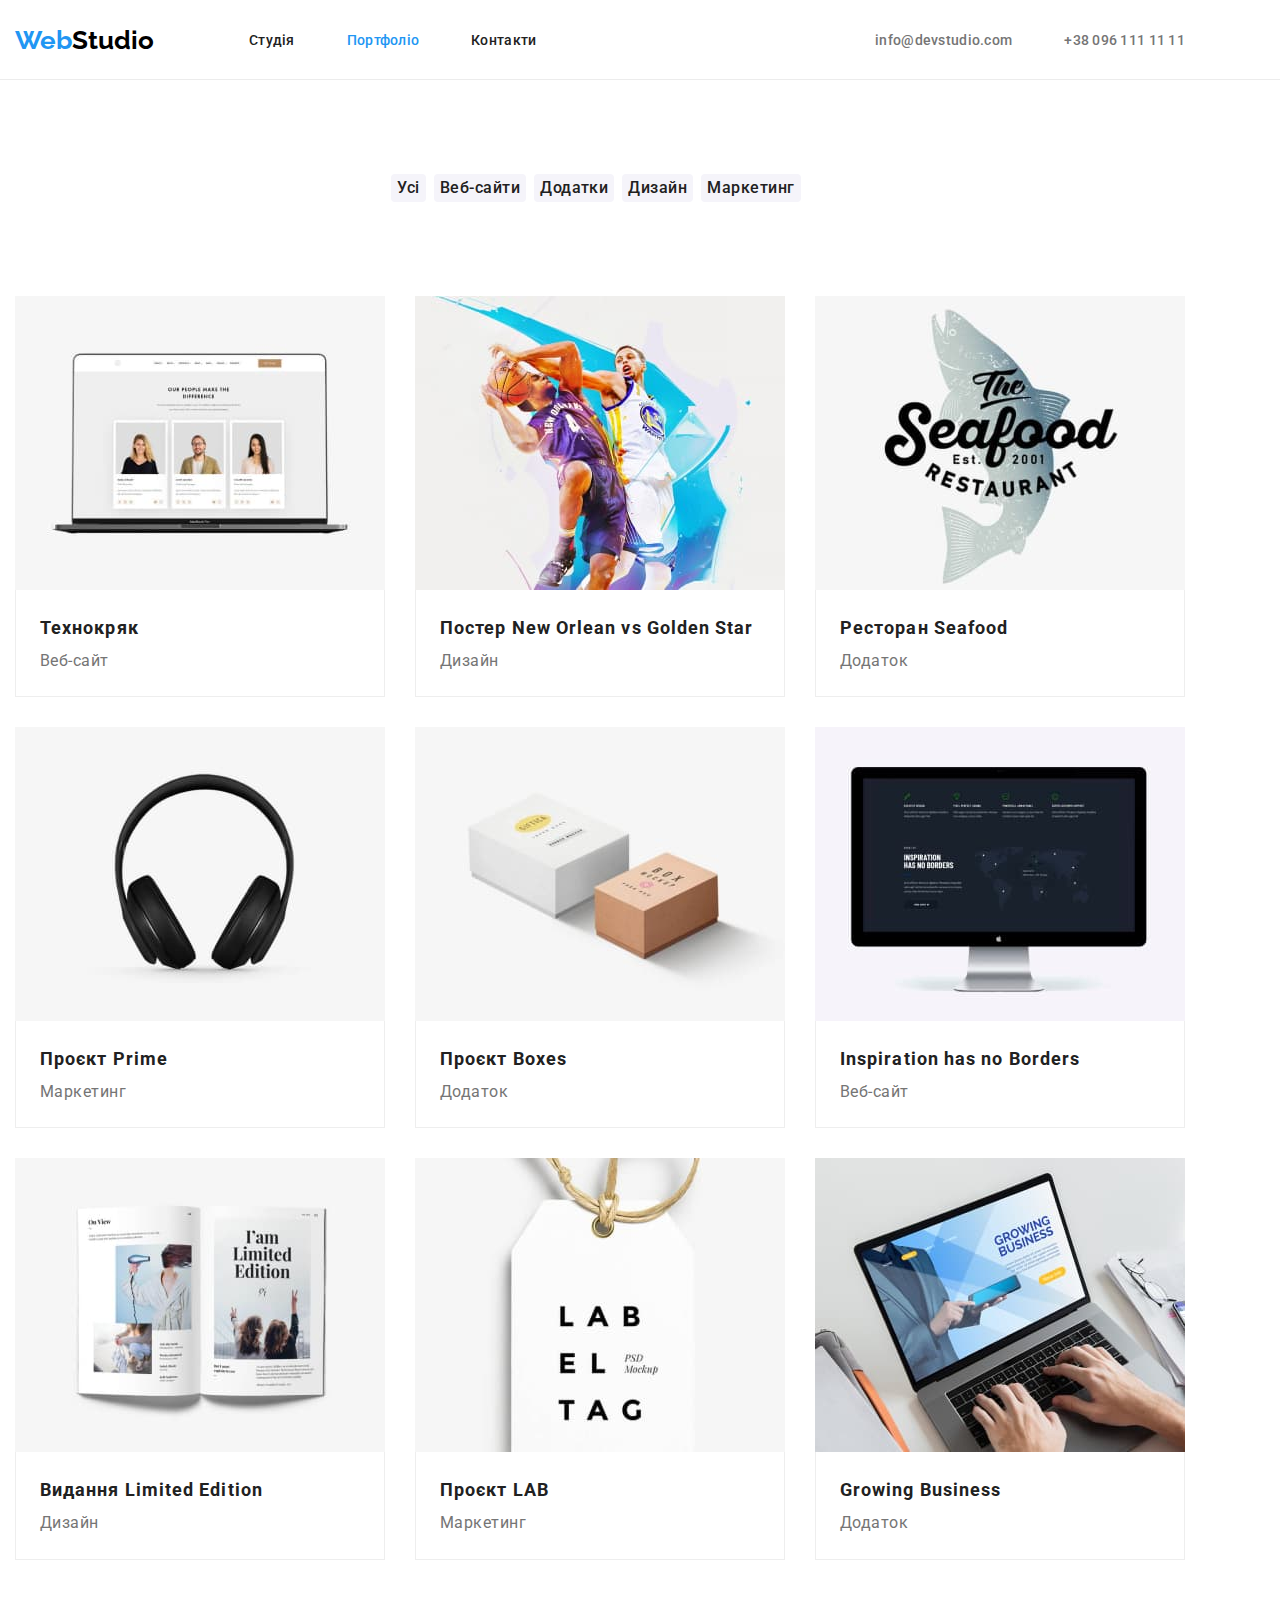
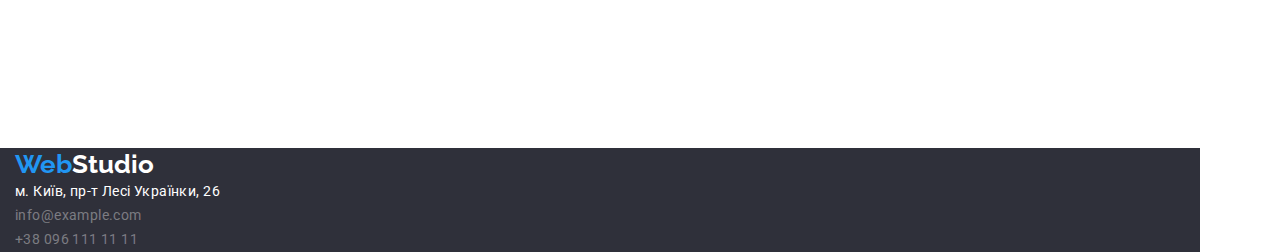
==== portfolio.html @ c45d28dd "done home work-3" ====
<!DOCTYPE html>
<html lang="uk">
  <head>
    <meta charset="UTF-8" />
    <meta http-equiv="X-UA-Compatible" content="IE=edge" />
    <meta name="viewport" content="width=device-width, initial-scale=1.0" />
    <title>Портфоліо</title>
    <link
      href="https://fonts.googleapis.com/css2?family=Raleway:wght@700&family=Roboto:wght@400;500;700;900&display=swap"
      rel="stylesheet"
    />
    <link
      rel="stylesheet"
      href="https://cdnjs.cloudflare.com/ajax/libs/modern-normalize/1.1.0/modern-normalize.min.css"
    />
    <link rel="stylesheet" href="./css/styles.css" />
  </head>
  <!-- Body - Портфоліо -->
  <body class="portfolio-page">
    <!-- Header - Портфоліо -->
    <header>
      <div class="container header-container">
        <nav class="header-navigation">
          <a href="index.html" class="logo"
            ><span class="first-title">Web</span
            ><span class="second-title">Studio</span></a
          >
          <ul class="navigation header-menu">
            <li>
              <a class="item-navigation" href="index.html">Студія</a>
            </li>
            <li>
              <a class="item-navigation current" href="portfolio.html"
                >Портфоліо</a
              >
            </li>
            <li>
              <a class="item-navigation" href="#">Контакти</a>
            </li>
          </ul>
        </nav>
        <ul class="contacts header-contacts">
          <li>
            <a class="item-contacts" href="email:info@devstudio.com"
              >info@devstudio.com</a
            >
          </li>
          <li>
            <a class="item-contacts" href="tel:+380961111111"
              >+38 096 111 11 11</a
            >
          </li>
        </ul>
      </div>
    </header>
    <!-- Main - Портфоліо -->
    <main class="page-porfolio">
      <div class="container">
        <section class="section services-portfolio">
          <h1 class="visually-hidden">Сторінка портфоліо</h1>
          <ul class="menu menu-nav-porfolio">
            <li class="button-menu">
              <button type="button" class="list-button pointer">Усі</button>
            </li>
            <li class="button-menu">
              <button type="button" class="list-button pointer">
                Веб-сайти
              </button>
            </li>
            <li class="button-menu">
              <button type="button" class="list-button pointer">Додатки</button>
            </li>
            <li class="button-menu">
              <button type="button" class="list-button pointer">Дизайн</button>
            </li>
            <li class="button-menu">
              <button type="button" class="list-button pointer">
                Маркетинг
              </button>
            </li>
          </ul>
          <section class="section menu-service service-portfolio">
            <div class="picture-portfolio">
              <img src="./images/img-01.jpg" alt="Технокряк" width="370" />
              <div class="menu-description">
                <h2 class="menu-portfolio">Технокряк</h2>
                <p class="service-name">Веб-сайт</p>
              </div>
            </div>
            <div class="picture-portfolio">
              <img
                src="./images/img-02.jpg"
                alt="Постер New Orlean vs Golden Star"
                width="370"
              />
              <div class="menu-description">
                <h2 class="menu-portfolio">Постер New Orlean vs Golden Star</h2>
                <p class="service-name">Дизайн</p>
              </div>
            </div>
            <div class="picture-portfolio">
              <img
                src="./images/img-03.jpg"
                alt="Ресторан Seafood"
                width="370"
              />
              <div class="menu-description">
                <h2 class="menu-portfolio">Ресторан Seafood</h2>
                <p class="service-name">Додаток</p>
              </div>
            </div>
            <div class="picture-portfolio">
              <img src="./images/img-04.jpg" alt="Проєкт Prime" width="370" />
              <div class="menu-description">
                <h2 class="menu-portfolio">Проєкт Prime</h2>
                <p class="service-name">Маркетинг</p>
              </div>
            </div>
            <div class="picture-portfolio">
              <img src="./images/img-05.jpg" alt="Проєкт Boxes" width="370" />
              <div class="menu-description">
                <h2 class="menu-portfolio">Проєкт Boxes</h2>
                <p class="service-name">Додаток</p>
              </div>
            </div>
            <div class="picture-portfolio">
              <img
                src="./images/img-06.jpg"
                alt="Inspiration has no Borders"
                width="370"
              />
              <div class="menu-description">
                <h2 class="menu-portfolio">Inspiration has no Borders</h2>
                <p class="service-name">Веб-сайт</p>
              </div>
            </div>
            <div class="picture-portfolio">
              <img
                src="./images/img-07.jpg"
                alt="Видання Limited Edition"
                width="370"
              />
              <div class="menu-description">
                <h2 class="menu-portfolio">Видання Limited Edition</h2>
                <p class="service-name">Дизайн</p>
              </div>
            </div>
            <div class="picture-portfolio">
              <img src="./images/img-08.jpg" alt="Проєкт LAB" width="370" />
              <div class="menu-description">
                <h2 class="menu-portfolio">Проєкт LAB</h2>
                <p class="service-name">Маркетинг</p>
              </div>
            </div>
            <div class="picture-portfolio">
              <img
                src="./images/img-09.jpg"
                alt="Growing Business"
                width="370"
              />
              <div class="menu-description">
                <h2 class="menu-portfolio">Growing Business</h2>
                <p class="service-name">Додаток</p>
              </div>
            </div>
          </section>
        </section>
      </div>
    </main>
    <!-- Footer - Портфоліо -->
    <footer class="footer">
      <div class="container footer-nav">
        <a href="#" class="logo"
          ><span class="first-title">Web</span
          ><span class="third-title">Studio</span></a
        >
        <ul class="contacts">
          <li>
            <a
              class="item-contacts adress"
              href="https://goo.gl/maps/Yw9RbGyQuBQphTTS8"
              >м. Київ, пр-т Лесі Українки, 26
            </a>
          </li>
          <li>
            <a class="item-contacts mail" href="email:info@example.com"
              >info@example.com</a
            >
          </li>
          <li>
            <a class="item-contacts number" href="tel:+380961111111"
              >+38 096 111 11 11</a
            >
          </li>
        </ul>
      </div>
    </footer>
  </body>
</html>
---- css/styles.css ----
:root {
    --main-page: #FFFFFF;
    --main-opacity: #FFFFFF60;
    --text-items: #2196F3;
    --element-hero: #2F303A;
    --text-page: #000000;
    --text-main: #212121;
    --text-contacts: #757575;
    --bcg-button: #F5F4FA;
    --bcg-btn-hero: #188CE8;
    --border-header: #ECECEC;
    --border-portfolio: #EEEEEE;

}
h1, h2, h3, h4, p, ul, span {
    margin-top: 0;
    margin-bottom: 0;
}

ul {
    padding-left: 0;
}
img {
    display: block;
}

/* Курсор - рука (pointer) */
.pointer {
    cursor: pointer;
}

/* Робоча зона - контейнер*/
.container {
    width: 1200px;
    padding-left: 15px;
    padding-right: 15px;
}
/* Section - паддинги */
.section {
    padding-top: 94px;
    padding-bottom: 94px;
}

/* OUTLINE */
/*
.container {
    outline: 1px solid red ;
} */


/* Header - flex */
.header-container {
    display: flex;
    align-items: center;
    justify-content: space-between;
}

.header-menu, .header-contacts, .header-navigation {
    display: flex;
    align-items: center;
}
.header-menu, .header-contacts {
    column-gap: 52px;
}
.header-navigation {
    column-gap: 95px;
}
.header-container {
    padding-top: 24px;
    padding-bottom: 23px;
}
header {
    border-bottom: 1px solid var(--border-header) ;
}

/* Hero - flex */
.hero-modify {
    display: flex;
    flex-direction: column;
    align-items: center;
    padding-top: 214px;
    padding-bottom: 199px ;
}
.button-central {
    margin-top: 45px;
}

/* Секція Attention - flex */
.attention-menu {
    display: flex;
    column-gap: 30px;
    justify-content: space-between;
}
.attention-card {
  width: calc((100%-3*30)/4);
}

/* Секція work - flex */
.menu-foto {
    display: flex;
    justify-content: space-between;
    margin-top: 50px;
}
.foto-work {
    column-gap: 30px;
}

/* Секція team - flex */

.menu-team {
    display: flex;
    justify-content: space-between;
    margin-top: 50px;
}
.team-foto {
    text-align: center;
    padding-bottom: 30px;
}
.employee {
    margin-top: 30px;
}
.direction {
    margin-top: 10px;
}

/* Портфоліо - flex */

.menu-nav-porfolio {
    display: flex;
    justify-content: center;
}
.button-menu {
    margin-right: 8px;
}

.menu-service {
    display: flex;
    flex-wrap: wrap;
    gap: 30px 30px;
}
/*
.picture-portfolio, .tittle-portfolio {
    outline: 1px solid red;
}
*/

 
.picture-portfolio {
    text-align: left;
    padding-bottom: 0px;
}
.menu-portfolio, .service-name {
    padding-left: 24px;
}
.menu-description {
    border-left: 1px solid var(--border-portfolio);
    border-bottom: 1px solid var(--border-portfolio);
    border-right: 1px solid var(--border-portfolio);
}
.menu-portfolio {
    padding-top: 20px;
}
.service-name {
    margin-bottom: 20px;
}





/* =====Сторінка - Студія =====*/
/* Основні стилі - body */
body {
    font-family: 'Roboto', sans-serif;
    background-color: var(--main-page);
    color: var(--text-main);
}
.navigation, .contacts, .menu,
.menu-img, .menu-team, .menu-service {
    list-style: none;
}

/* Logo - WebStudio */
.logo {
    font-family: 'Raleway';
    font-size: 26px;
    font-weight: 700;
    line-height: 1.24;
}
.first-title {
    color: var(--text-items);
}
.second-title {
    color: var(--text-page);
}
.third-title {
    color: var(--main-page);
}

.item-contacts, .item-navigation, .logo {
    text-decoration: none;
}

/* Кнопки навыгації*/
.item-navigation {
    font-size: 14px;
    line-height: 1.14;
    font-weight: 500;
    letter-spacing: 0.02em;
    color: var(--text-main);
}

.item-contacts {
    font-size: 14px;
    line-height: 1.14;
    font-weight: 500;
    letter-spacing: 0.02em;
    color: var(--text-contacts);
}

.item-navigation:hover,
.item-navigation:focus,
.item-contacts:hover,
.item-contacts:focus {
    color: var(--text-items);
}

.item-navigation.current {
    color: var(--text-items);
}

/* Секція - hero */
.hero {
    
    background-color: var(--element-hero);
    width: 100%;
}
.subject {
    color: var(--main-page);
    font-size: 44px;
    line-height: 1.36;
    font-weight: 900;
    text-transform: uppercase;
    text-align: center;
    letter-spacing: 0.06em;

}
.button-central {
    font-family: 'Roboto', sans-serif;
    font-size: 16px;
    line-height: 1.88;
    font-weight: 700;
    background-color: #2196F3;
    color: var(--main-page) ;
    border: var(--text-items);
    letter-spacing: 0.06em;
    border-radius: 4px;
}

.button-central:hover,
.button-central:focus {
    color: var(--main-page);
    background-color: var(--bcg-btn-hero);
}

/* Секція - опис */
.description {
    font-size: 14px;
    font-weight: 700;
    line-height: 1.14;
    letter-spacing: 0.03em;
    text-transform: uppercase;
}
.announcement {
    font-size: 14px;
    line-height: 1.71;
    letter-spacing: 0.03em;
    color: var(--text-contacts);
}

/* Секція - work */
.sub-subject {
    font-size: 36px;
    line-height: 1.17;
    font-weight: 700;
    letter-spacing: 0.03em;
    text-align: center;
}

/* Секція - team */

.employee {
    font-size: 16px;
    font-weight: 500;
    line-height: 1.19;
    letter-spacing: 0.03em;
}
.direction {
    font-size: 16px;
    font-weight: 400;
    line-height: 1.19;
    letter-spacing: 0.03em;
    color: var(--text-contacts);
}

/* Footer */
.footer-nav {
    background-color: var(--element-hero);
}

.adress {
    font-size: 14px;
    line-height: 1.71;
    letter-spacing: 0.03em;
    font-weight: 400;
    color: var(--main-page);
}

.mail,
.number {
    font-size: 14px;
    line-height: 1.71;
    letter-spacing: 0.03em;
    font-weight: 400;
    color: var(--main-opacity);
}



/* Скриваємо заголовки */
.visually-hidden {
    position: absolute;
    white-space: nowrap;
    width: 1px;
    height: 1px;
    overflow: hidden;
    border: 0;
    padding: 0;
    clip: rect(0 0 0 0);
    clip-path: inset(50%);
    margin: -1px;
}
  
/* ====== Сторінка - Портфоліо =====*/

/* Стилі кнопок портфоліо*/
.list-button:hover,
.list-button:focus {
    color: var(--main-page) ;
    background-color: var(--text-items);
}
.list-button {
    font-family: 'Roboto', sans-serif;
    font-weight: 500;
    font-size: 16px;
    line-height: 1.63;
    letter-spacing: 0.03em;
    color: var(--text-main);
    background-color: var(--bcg-button);
    border: var(--bcg-button);
    border-radius: 4px;
}
.menu-portfolio {
    font-weight: 700;
    font-size: 18px;
    line-height: 2;
    letter-spacing: 0.06em;
    color: var(--text-main);
}
.service-name {
    font-weight: 400;
    font-size: 16px;
    line-height: 1.88;
    letter-spacing: 0.03em;
    color: var(--text-contacts);
}
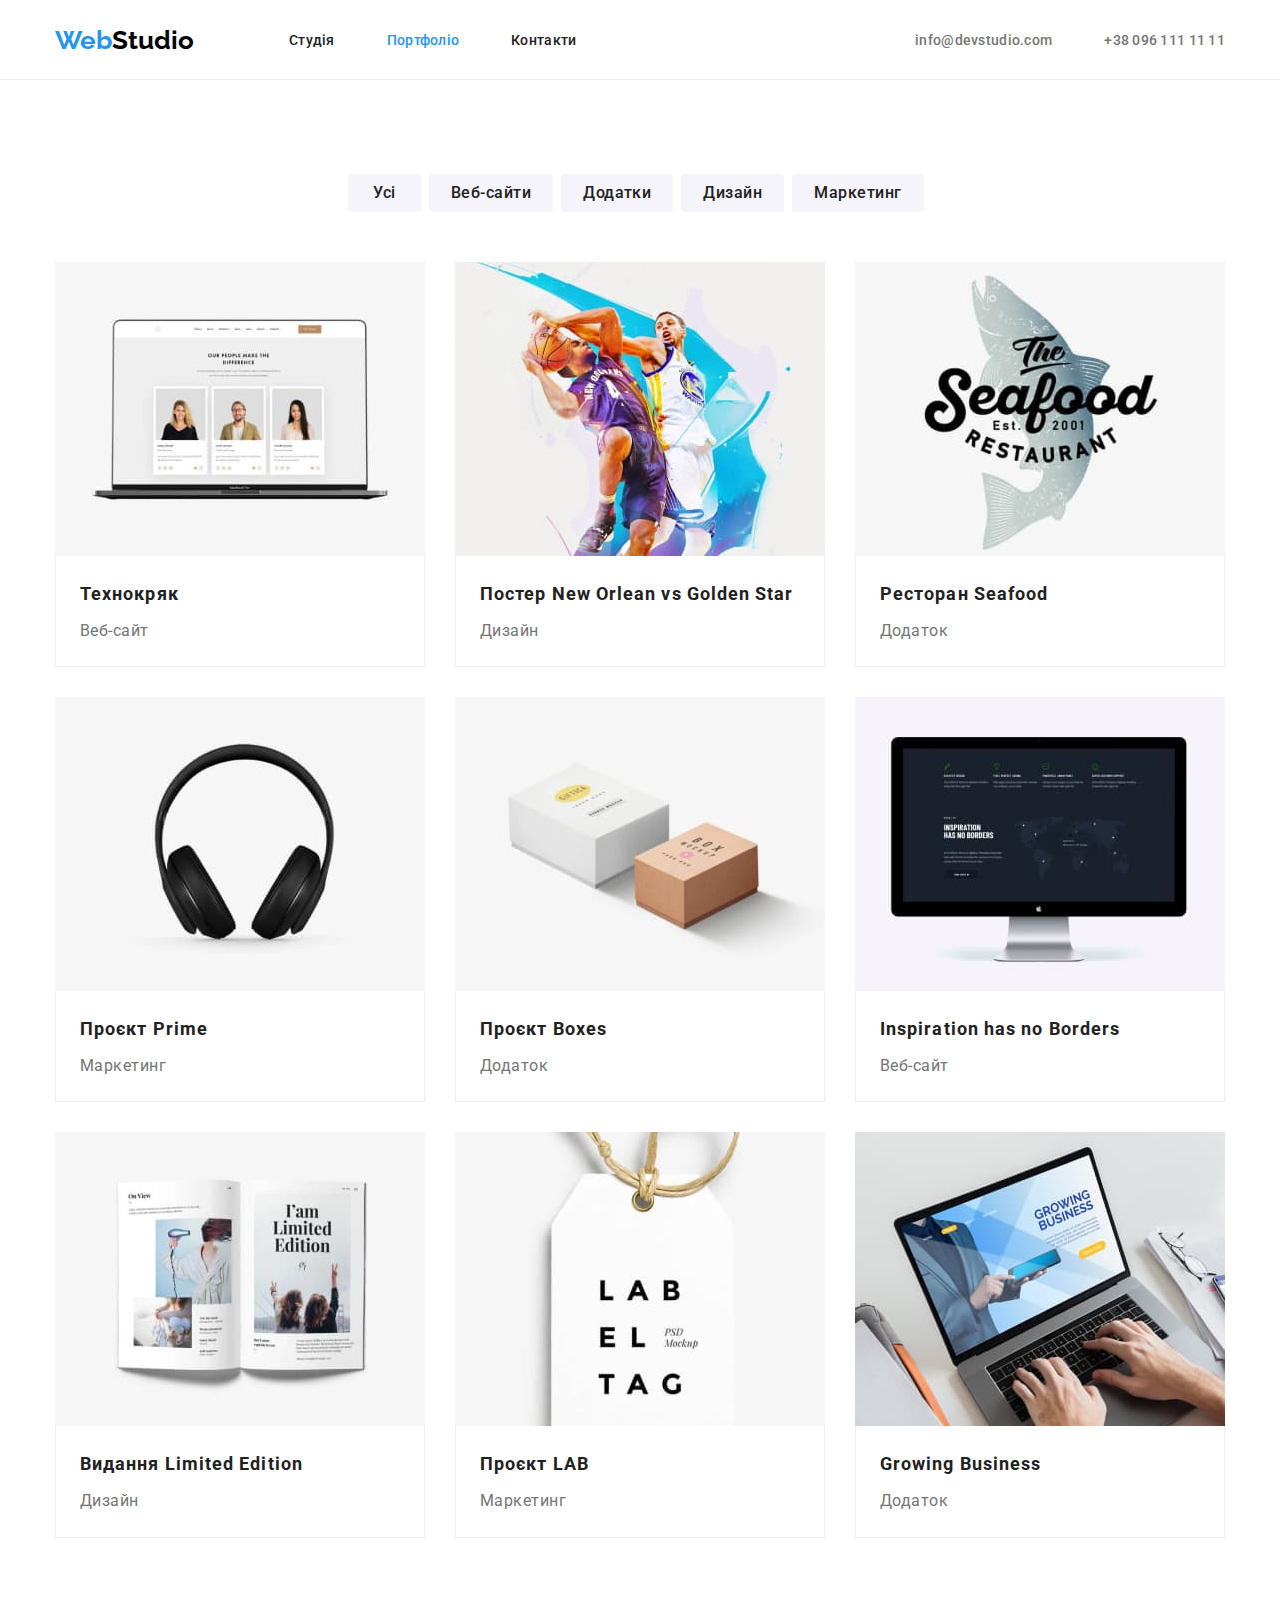
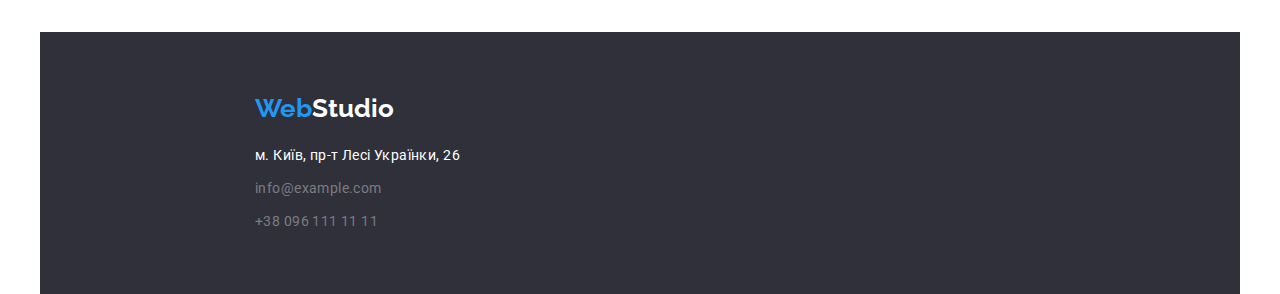
==== commit 632094c8: "error correction hw-03" ====
--- a/portfolio.html
+++ b/portfolio.html
@@ -55,139 +55,125 @@
     </header>
     <!-- Main - Портфоліо -->
     <main class="page-porfolio">
-      <div class="container">
-        <section class="section services-portfolio">
-          <h1 class="visually-hidden">Сторінка портфоліо</h1>
-          <ul class="menu menu-nav-porfolio">
-            <li class="button-menu">
-              <button type="button" class="list-button pointer">Усі</button>
-            </li>
-            <li class="button-menu">
-              <button type="button" class="list-button pointer">
-                Веб-сайти
-              </button>
-            </li>
-            <li class="button-menu">
-              <button type="button" class="list-button pointer">Додатки</button>
-            </li>
-            <li class="button-menu">
-              <button type="button" class="list-button pointer">Дизайн</button>
-            </li>
-            <li class="button-menu">
-              <button type="button" class="list-button pointer">
-                Маркетинг
-              </button>
-            </li>
-          </ul>
-          <section class="section menu-service service-portfolio">
-            <div class="picture-portfolio">
-              <img src="./images/img-01.jpg" alt="Технокряк" width="370" />
-              <div class="menu-description">
-                <h2 class="menu-portfolio">Технокряк</h2>
-                <p class="service-name">Веб-сайт</p>
-              </div>
+      <section class="container section services-portfolio">
+        <h1 class="visually-hidden">Сторінка портфоліо</h1>
+        <ul class="menu menu-nav-porfolio">
+          <li class="button-menu">
+            <button type="button" class="list-button first pointer">Усі</button>
+          </li>
+          <li class="button-menu">
+            <button type="button" class="list-button pointer">Веб-сайти</button>
+          </li>
+          <li class="button-menu">
+            <button type="button" class="list-button pointer">Додатки</button>
+          </li>
+          <li class="button-menu">
+            <button type="button" class="list-button pointer">Дизайн</button>
+          </li>
+          <li class="button-menu">
+            <button type="button" class="list-button pointer">Маркетинг</button>
+          </li>
+        </ul>
+        <ul class="menu-service service-portfolio">
+          <li class="picture-portfolio">
+            <img src="./images/img-01.jpg" alt="Технокряк" width="370" />
+            <div class="menu-description">
+              <h2 class="menu-portfolio">Технокряк</h2>
+              <p class="service-name">Веб-сайт</p>
             </div>
-            <div class="picture-portfolio">
-              <img
-                src="./images/img-02.jpg"
-                alt="Постер New Orlean vs Golden Star"
-                width="370"
-              />
-              <div class="menu-description">
-                <h2 class="menu-portfolio">Постер New Orlean vs Golden Star</h2>
-                <p class="service-name">Дизайн</p>
-              </div>
+          </li>
+          <li class="picture-portfolio">
+            <img
+              src="./images/img-02.jpg"
+              alt="Постер New Orlean vs Golden Star"
+              width="370"
+            />
+            <div class="menu-description">
+              <h2 class="menu-portfolio">Постер New Orlean vs Golden Star</h2>
+              <p class="service-name">Дизайн</p>
             </div>
-            <div class="picture-portfolio">
-              <img
-                src="./images/img-03.jpg"
-                alt="Ресторан Seafood"
-                width="370"
-              />
-              <div class="menu-description">
-                <h2 class="menu-portfolio">Ресторан Seafood</h2>
-                <p class="service-name">Додаток</p>
-              </div>
+          </li>
+          <li class="picture-portfolio">
+            <img src="./images/img-03.jpg" alt="Ресторан Seafood" width="370" />
+            <div class="menu-description">
+              <h2 class="menu-portfolio">Ресторан Seafood</h2>
+              <p class="service-name">Додаток</p>
             </div>
-            <div class="picture-portfolio">
-              <img src="./images/img-04.jpg" alt="Проєкт Prime" width="370" />
-              <div class="menu-description">
-                <h2 class="menu-portfolio">Проєкт Prime</h2>
-                <p class="service-name">Маркетинг</p>
-              </div>
+          </li>
+          <li class="picture-portfolio">
+            <img src="./images/img-04.jpg" alt="Проєкт Prime" width="370" />
+            <div class="menu-description">
+              <h2 class="menu-portfolio">Проєкт Prime</h2>
+              <p class="service-name">Маркетинг</p>
             </div>
-            <div class="picture-portfolio">
-              <img src="./images/img-05.jpg" alt="Проєкт Boxes" width="370" />
-              <div class="menu-description">
-                <h2 class="menu-portfolio">Проєкт Boxes</h2>
-                <p class="service-name">Додаток</p>
-              </div>
+          </li>
+          <li class="picture-portfolio">
+            <img src="./images/img-05.jpg" alt="Проєкт Boxes" width="370" />
+            <div class="menu-description">
+              <h2 class="menu-portfolio">Проєкт Boxes</h2>
+              <p class="service-name">Додаток</p>
             </div>
-            <div class="picture-portfolio">
-              <img
-                src="./images/img-06.jpg"
-                alt="Inspiration has no Borders"
-                width="370"
-              />
-              <div class="menu-description">
-                <h2 class="menu-portfolio">Inspiration has no Borders</h2>
-                <p class="service-name">Веб-сайт</p>
-              </div>
+          </li>
+          <li class="picture-portfolio">
+            <img
+              src="./images/img-06.jpg"
+              alt="Inspiration has no Borders"
+              width="370"
+            />
+            <div class="menu-description">
+              <h2 class="menu-portfolio">Inspiration has no Borders</h2>
+              <p class="service-name">Веб-сайт</p>
             </div>
-            <div class="picture-portfolio">
-              <img
-                src="./images/img-07.jpg"
-                alt="Видання Limited Edition"
-                width="370"
-              />
-              <div class="menu-description">
-                <h2 class="menu-portfolio">Видання Limited Edition</h2>
-                <p class="service-name">Дизайн</p>
-              </div>
+          </li>
+          <li class="picture-portfolio">
+            <img
+              src="./images/img-07.jpg"
+              alt="Видання Limited Edition"
+              width="370"
+            />
+            <div class="menu-description">
+              <h2 class="menu-portfolio">Видання Limited Edition</h2>
+              <p class="service-name">Дизайн</p>
             </div>
-            <div class="picture-portfolio">
-              <img src="./images/img-08.jpg" alt="Проєкт LAB" width="370" />
-              <div class="menu-description">
-                <h2 class="menu-portfolio">Проєкт LAB</h2>
-                <p class="service-name">Маркетинг</p>
-              </div>
+          </li>
+          <li class="picture-portfolio">
+            <img src="./images/img-08.jpg" alt="Проєкт LAB" width="370" />
+            <div class="menu-description">
+              <h2 class="menu-portfolio">Проєкт LAB</h2>
+              <p class="service-name">Маркетинг</p>
             </div>
-            <div class="picture-portfolio">
-              <img
-                src="./images/img-09.jpg"
-                alt="Growing Business"
-                width="370"
-              />
-              <div class="menu-description">
-                <h2 class="menu-portfolio">Growing Business</h2>
-                <p class="service-name">Додаток</p>
-              </div>
+          </li>
+          <li class="picture-portfolio">
+            <img src="./images/img-09.jpg" alt="Growing Business" width="370" />
+            <div class="menu-description">
+              <h2 class="menu-portfolio">Growing Business</h2>
+              <p class="service-name">Додаток</p>
             </div>
-          </section>
-        </section>
-      </div>
+          </li>
+        </ul>
+      </section>
     </main>
     <!-- Footer - Портфоліо -->
     <footer class="footer">
       <div class="container footer-nav">
-        <a href="#" class="logo"
+        <a href="#" class="logo logo-footer"
           ><span class="first-title">Web</span
           ><span class="third-title">Studio</span></a
         >
-        <ul class="contacts">
-          <li>
+        <ul class="contacts footer-contacts">
+          <li class="footer-item-contacts">
             <a
               class="item-contacts adress"
               href="https://goo.gl/maps/Yw9RbGyQuBQphTTS8"
               >м. Київ, пр-т Лесі Українки, 26
             </a>
           </li>
-          <li>
+          <li class="footer-item-contacts">
             <a class="item-contacts mail" href="email:info@example.com"
               >info@example.com</a
             >
           </li>
-          <li>
+          <li class="footer-item-contacts">
             <a class="item-contacts number" href="tel:+380961111111"
               >+38 096 111 11 11</a
             >
--- a/css/styles.css
+++ b/css/styles.css
@@ -12,7 +12,7 @@
     --bcg-btn-hero: #188CE8;
     --border-header: #ECECEC;
     --border-portfolio: #EEEEEE;
-
+    --card-distance: 30px;
 }
 h1, h2, h3, h4, p, ul, span {
     margin-top: 0;
@@ -34,6 +34,7 @@
 /* Робоча зона - контейнер*/
 .container {
     width: 1200px;
+    margin: 0 auto;
     padding-left: 15px;
     padding-right: 15px;
 }
@@ -42,6 +43,7 @@
     padding-top: 94px;
     padding-bottom: 94px;
 }
+
 
 /* OUTLINE */
 /*
@@ -80,11 +82,12 @@
     display: flex;
     flex-direction: column;
     align-items: center;
-    padding-top: 214px;
-    padding-bottom: 199px ;
+    padding-top: 200px;
+    padding-bottom: 200px ;
 }
 .button-central {
     margin-top: 45px;
+    padding: 10px 32px;
 }
 
 /* Секція Attention - flex */
@@ -93,9 +96,15 @@
     column-gap: 30px;
     justify-content: space-between;
 }
+
+/* Сітка attention-card */
+
 .attention-card {
-  width: calc((100%-3*30)/4);
-}
+   width: calc((100%-3*30)/4);
+ }
+
+
+
 
 /* Секція work - flex */
 .menu-foto {
@@ -116,13 +125,6 @@
 }
 .team-foto {
     text-align: center;
-    padding-bottom: 30px;
-}
-.employee {
-    margin-top: 30px;
-}
-.direction {
-    margin-top: 10px;
 }
 
 /* Портфоліо - flex */
@@ -130,42 +132,45 @@
 .menu-nav-porfolio {
     display: flex;
     justify-content: center;
+    margin-bottom: 50px;
 }
 .button-menu {
     margin-right: 8px;
 }
 
+
+
+
+/* Сітка списку в портфоліо */ 
+
 .menu-service {
     display: flex;
     flex-wrap: wrap;
-    gap: 30px 30px;
-}
-/*
-.picture-portfolio, .tittle-portfolio {
-    outline: 1px solid red;
-}
-*/
+    margin-top: calc( -1 * var(--card-distance));
+    margin-left: calc( -1 * var(--card-distance));
+}
+.menu-service > .picture-portfolio {
+    flex-basis: calc(100%/3 - var(--card-distance));
+    margin-left: var(--card-distance);
+    margin-top: var(--card-distance);
+}
+
+
+
 
  
 .picture-portfolio {
     text-align: left;
     padding-bottom: 0px;
 }
-.menu-portfolio, .service-name {
-    padding-left: 24px;
-}
+
+
 .menu-description {
     border-left: 1px solid var(--border-portfolio);
     border-bottom: 1px solid var(--border-portfolio);
     border-right: 1px solid var(--border-portfolio);
-}
-.menu-portfolio {
-    padding-top: 20px;
-}
-.service-name {
-    margin-bottom: 20px;
-}
-
+    padding: 20px 24px;
+}
 
 
 
@@ -233,9 +238,7 @@
 
 /* Секція - hero */
 .hero {
-    
     background-color: var(--element-hero);
-    width: 100%;
 }
 .subject {
     color: var(--main-page);
@@ -288,8 +291,15 @@
     letter-spacing: 0.03em;
     text-align: center;
 }
+.work {
+    padding-top: 0;
+}
 
 /* Секція - team */
+
+.team {
+    background-color: var(--bcg-button);
+}
 
 .employee {
     font-size: 16px;
@@ -304,10 +314,21 @@
     letter-spacing: 0.03em;
     color: var(--text-contacts);
 }
+.team-members {
+    padding-top: 30px;
+    padding-bottom: 30px;
+}
+.employee {
+    margin-bottom: 10px;
+}
 
 /* Footer */
 .footer-nav {
     background-color: var(--element-hero);
+    padding: 60px 0 60px 215px;
+}
+.footer-contacts {
+    margin-top: 20px;
 }
 
 .adress {
@@ -325,6 +346,10 @@
     letter-spacing: 0.03em;
     font-weight: 400;
     color: var(--main-opacity);
+}
+
+.footer-item-contacts:not(:last-child) {
+    margin-bottom: 9px;
 }
 
 
@@ -361,6 +386,10 @@
     background-color: var(--bcg-button);
     border: var(--bcg-button);
     border-radius: 4px;
+    padding: 6px 22px;
+}
+.first {
+    padding: 6px 25px;
 }
 .menu-portfolio {
     font-weight: 700;
@@ -375,4 +404,5 @@
     line-height: 1.88;
     letter-spacing: 0.03em;
     color: var(--text-contacts);
+    margin-top: 4px;
 }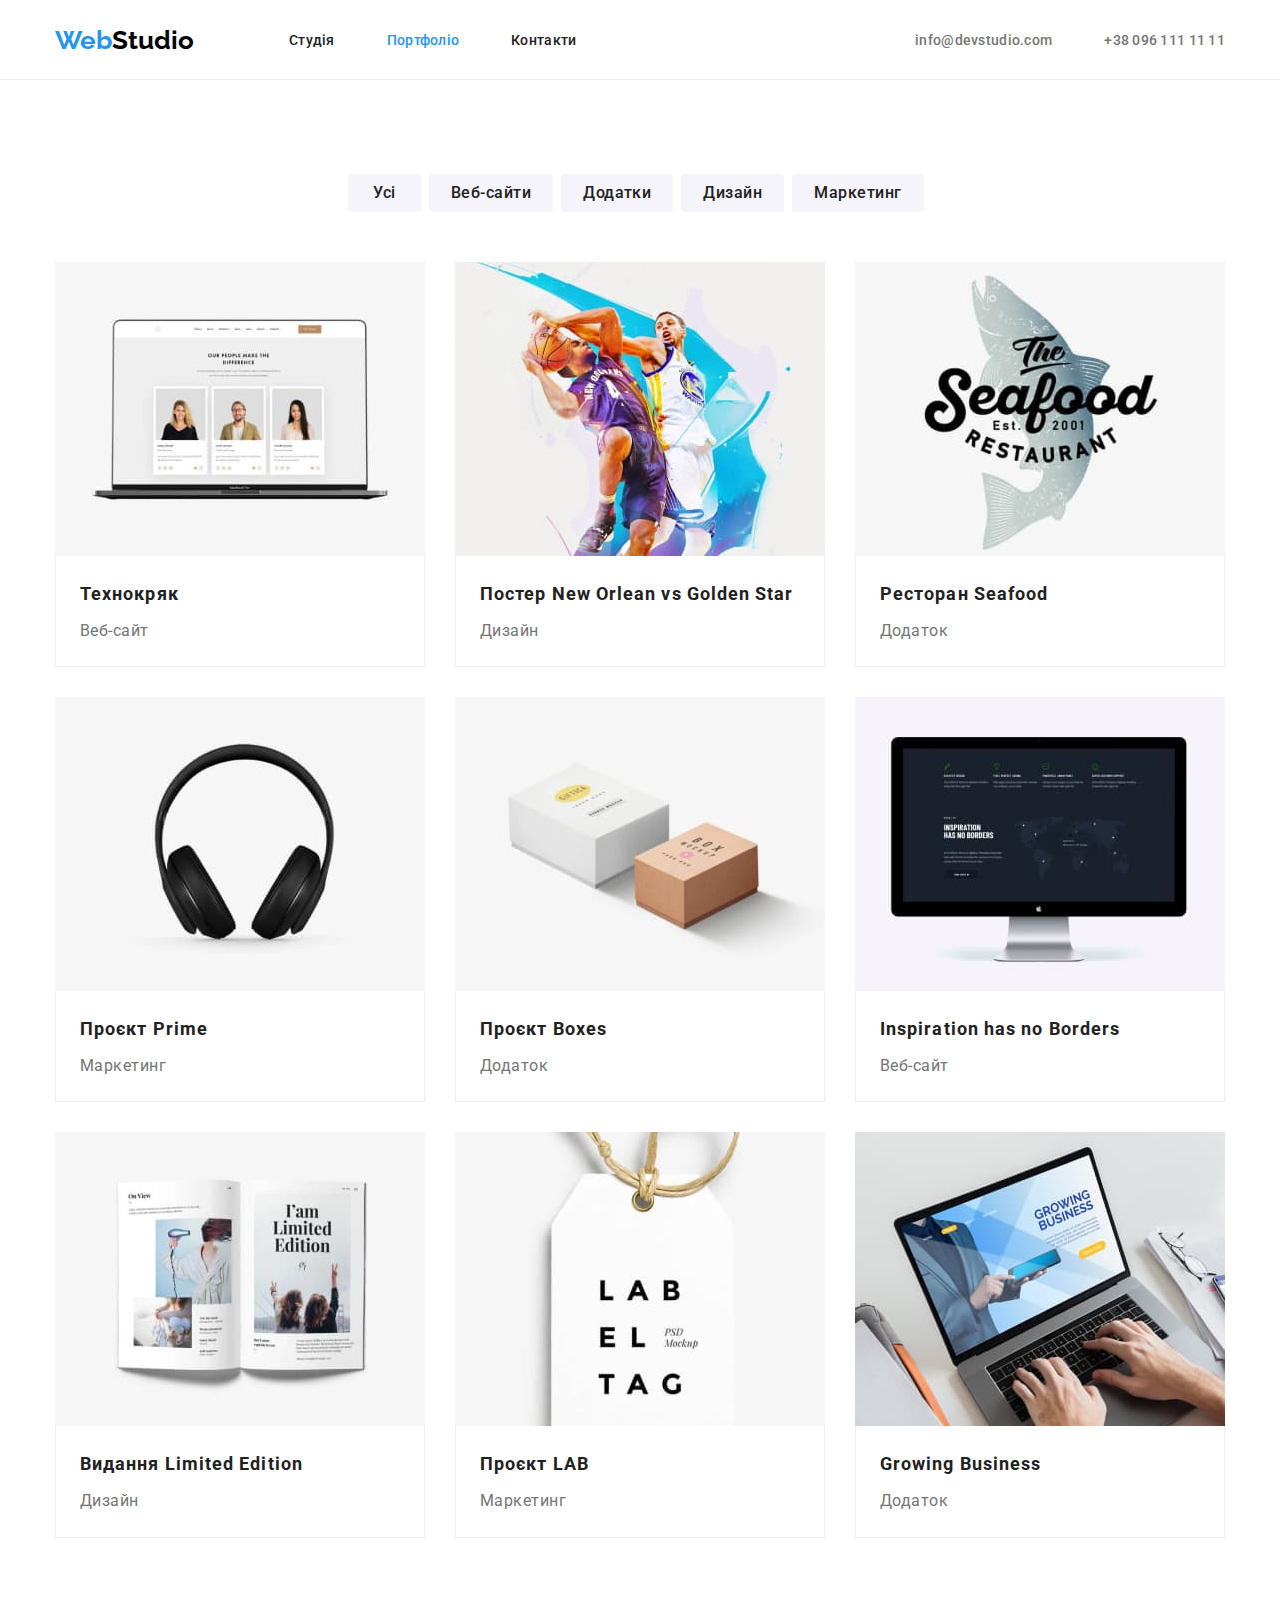
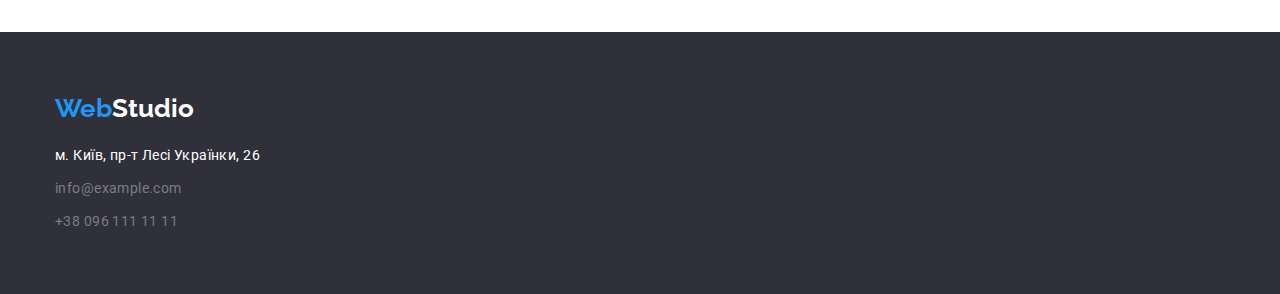
==== commit 160a492e: "error correction part-4" ====
--- a/portfolio.html
+++ b/portfolio.html
@@ -55,102 +55,118 @@
     </header>
     <!-- Main - Портфоліо -->
     <main class="page-porfolio">
-      <section class="container section services-portfolio">
-        <h1 class="visually-hidden">Сторінка портфоліо</h1>
-        <ul class="menu menu-nav-porfolio">
-          <li class="button-menu">
-            <button type="button" class="list-button first pointer">Усі</button>
-          </li>
-          <li class="button-menu">
-            <button type="button" class="list-button pointer">Веб-сайти</button>
-          </li>
-          <li class="button-menu">
-            <button type="button" class="list-button pointer">Додатки</button>
-          </li>
-          <li class="button-menu">
-            <button type="button" class="list-button pointer">Дизайн</button>
-          </li>
-          <li class="button-menu">
-            <button type="button" class="list-button pointer">Маркетинг</button>
-          </li>
-        </ul>
-        <ul class="menu-service service-portfolio">
-          <li class="picture-portfolio">
-            <img src="./images/img-01.jpg" alt="Технокряк" width="370" />
-            <div class="menu-description">
-              <h2 class="menu-portfolio">Технокряк</h2>
-              <p class="service-name">Веб-сайт</p>
-            </div>
-          </li>
-          <li class="picture-portfolio">
-            <img
-              src="./images/img-02.jpg"
-              alt="Постер New Orlean vs Golden Star"
-              width="370"
-            />
-            <div class="menu-description">
-              <h2 class="menu-portfolio">Постер New Orlean vs Golden Star</h2>
-              <p class="service-name">Дизайн</p>
-            </div>
-          </li>
-          <li class="picture-portfolio">
-            <img src="./images/img-03.jpg" alt="Ресторан Seafood" width="370" />
-            <div class="menu-description">
-              <h2 class="menu-portfolio">Ресторан Seafood</h2>
-              <p class="service-name">Додаток</p>
-            </div>
-          </li>
-          <li class="picture-portfolio">
-            <img src="./images/img-04.jpg" alt="Проєкт Prime" width="370" />
-            <div class="menu-description">
-              <h2 class="menu-portfolio">Проєкт Prime</h2>
-              <p class="service-name">Маркетинг</p>
-            </div>
-          </li>
-          <li class="picture-portfolio">
-            <img src="./images/img-05.jpg" alt="Проєкт Boxes" width="370" />
-            <div class="menu-description">
-              <h2 class="menu-portfolio">Проєкт Boxes</h2>
-              <p class="service-name">Додаток</p>
-            </div>
-          </li>
-          <li class="picture-portfolio">
-            <img
-              src="./images/img-06.jpg"
-              alt="Inspiration has no Borders"
-              width="370"
-            />
-            <div class="menu-description">
-              <h2 class="menu-portfolio">Inspiration has no Borders</h2>
-              <p class="service-name">Веб-сайт</p>
-            </div>
-          </li>
-          <li class="picture-portfolio">
-            <img
-              src="./images/img-07.jpg"
-              alt="Видання Limited Edition"
-              width="370"
-            />
-            <div class="menu-description">
-              <h2 class="menu-portfolio">Видання Limited Edition</h2>
-              <p class="service-name">Дизайн</p>
-            </div>
-          </li>
-          <li class="picture-portfolio">
-            <img src="./images/img-08.jpg" alt="Проєкт LAB" width="370" />
-            <div class="menu-description">
-              <h2 class="menu-portfolio">Проєкт LAB</h2>
-              <p class="service-name">Маркетинг</p>
-            </div>
-          </li>
-          <li class="picture-portfolio">
-            <img src="./images/img-09.jpg" alt="Growing Business" width="370" />
-            <div class="menu-description">
-              <h2 class="menu-portfolio">Growing Business</h2>
-              <p class="service-name">Додаток</p>
-            </div>
-          </li>
-        </ul>
+      <section class="section services-portfolio">
+        <div class="container">
+          <h1 class="visually-hidden">Сторінка портфоліо</h1>
+          <ul class="menu menu-nav-porfolio">
+            <li class="button-menu">
+              <button type="button" class="list-button first pointer">
+                Усі
+              </button>
+            </li>
+            <li class="button-menu">
+              <button type="button" class="list-button pointer">
+                Веб-сайти
+              </button>
+            </li>
+            <li class="button-menu">
+              <button type="button" class="list-button pointer">Додатки</button>
+            </li>
+            <li class="button-menu">
+              <button type="button" class="list-button pointer">Дизайн</button>
+            </li>
+            <li class="button-menu">
+              <button type="button" class="list-button pointer">
+                Маркетинг
+              </button>
+            </li>
+          </ul>
+          <ul class="menu-service service-portfolio">
+            <li class="picture-portfolio">
+              <img src="./images/img-01.jpg" alt="Технокряк" width="370" />
+              <div class="menu-description">
+                <h2 class="menu-portfolio">Технокряк</h2>
+                <p class="service-name">Веб-сайт</p>
+              </div>
+            </li>
+            <li class="picture-portfolio">
+              <img
+                src="./images/img-02.jpg"
+                alt="Постер New Orlean vs Golden Star"
+                width="370"
+              />
+              <div class="menu-description">
+                <h2 class="menu-portfolio">Постер New Orlean vs Golden Star</h2>
+                <p class="service-name">Дизайн</p>
+              </div>
+            </li>
+            <li class="picture-portfolio">
+              <img
+                src="./images/img-03.jpg"
+                alt="Ресторан Seafood"
+                width="370"
+              />
+              <div class="menu-description">
+                <h2 class="menu-portfolio">Ресторан Seafood</h2>
+                <p class="service-name">Додаток</p>
+              </div>
+            </li>
+            <li class="picture-portfolio">
+              <img src="./images/img-04.jpg" alt="Проєкт Prime" width="370" />
+              <div class="menu-description">
+                <h2 class="menu-portfolio">Проєкт Prime</h2>
+                <p class="service-name">Маркетинг</p>
+              </div>
+            </li>
+            <li class="picture-portfolio">
+              <img src="./images/img-05.jpg" alt="Проєкт Boxes" width="370" />
+              <div class="menu-description">
+                <h2 class="menu-portfolio">Проєкт Boxes</h2>
+                <p class="service-name">Додаток</p>
+              </div>
+            </li>
+            <li class="picture-portfolio">
+              <img
+                src="./images/img-06.jpg"
+                alt="Inspiration has no Borders"
+                width="370"
+              />
+              <div class="menu-description">
+                <h2 class="menu-portfolio">Inspiration has no Borders</h2>
+                <p class="service-name">Веб-сайт</p>
+              </div>
+            </li>
+            <li class="picture-portfolio">
+              <img
+                src="./images/img-07.jpg"
+                alt="Видання Limited Edition"
+                width="370"
+              />
+              <div class="menu-description">
+                <h2 class="menu-portfolio">Видання Limited Edition</h2>
+                <p class="service-name">Дизайн</p>
+              </div>
+            </li>
+            <li class="picture-portfolio">
+              <img src="./images/img-08.jpg" alt="Проєкт LAB" width="370" />
+              <div class="menu-description">
+                <h2 class="menu-portfolio">Проєкт LAB</h2>
+                <p class="service-name">Маркетинг</p>
+              </div>
+            </li>
+            <li class="picture-portfolio">
+              <img
+                src="./images/img-09.jpg"
+                alt="Growing Business"
+                width="370"
+              />
+              <div class="menu-description">
+                <h2 class="menu-portfolio">Growing Business</h2>
+                <p class="service-name">Додаток</p>
+              </div>
+            </li>
+          </ul>
+        </div>
       </section>
     </main>
     <!-- Footer - Портфоліо -->
--- a/css/styles.css
+++ b/css/styles.css
@@ -13,6 +13,9 @@
     --border-header: #ECECEC;
     --border-portfolio: #EEEEEE;
     --card-distance: 30px;
+    --card-shadow: 0px 1px 3px rgba(0, 0, 0, 0.12),
+        0px 1px 1px rgba(0, 0, 0, 0.14),
+        0px 2px 1px rgba(0, 0, 0, 0.2);
 }
 h1, h2, h3, h4, p, ul, span {
     margin-top: 0;
@@ -37,6 +40,7 @@
     margin: 0 auto;
     padding-left: 15px;
     padding-right: 15px;
+    /* outline: 2px solid red; */
 }
 /* Section - паддинги */
 .section {
@@ -79,41 +83,42 @@
 
 /* Hero - flex */
 .hero-modify {
+    padding-top: 200px;
+    padding-bottom: 200px;
+    background-color: var(--element-hero);
+}
+.hero-title {
     display: flex;
     flex-direction: column;
     align-items: center;
-    padding-top: 200px;
-    padding-bottom: 200px ;
-}
+}
+
 .button-central {
-    margin-top: 45px;
+    margin-top: 30px;
     padding: 10px 32px;
 }
 
 /* Секція Attention - flex */
 .attention-menu {
     display: flex;
-    column-gap: 30px;
     justify-content: space-between;
 }
 
 /* Сітка attention-card */
 
 .attention-card {
-   width: calc((100%-3*30)/4);
+   width: calc((100% - 3 * 30px)/4);
  }
-
-
 
 
 /* Секція work - flex */
 .menu-foto {
     display: flex;
     justify-content: space-between;
-    margin-top: 50px;
 }
 .foto-work {
-    column-gap: 30px;
+    width: calc((100% - 2 * 30px)/3);
+    
 }
 
 /* Секція team - flex */
@@ -121,10 +126,13 @@
 .menu-team {
     display: flex;
     justify-content: space-between;
-    margin-top: 50px;
 }
 .team-foto {
     text-align: center;
+    background-color: var(--main-page);
+    border-radius: 0 0 4px 4px;
+    box-shadow: var(--card-shadow);
+    width: calc((100% - 3 * 30px )/4);
 }
 
 /* Портфоліо - flex */
@@ -237,9 +245,6 @@
 }
 
 /* Секція - hero */
-.hero {
-    background-color: var(--element-hero);
-}
 .subject {
     color: var(--main-page);
     font-size: 44px;
@@ -248,7 +253,6 @@
     text-transform: uppercase;
     text-align: center;
     letter-spacing: 0.06em;
-
 }
 .button-central {
     font-family: 'Roboto', sans-serif;
@@ -260,6 +264,7 @@
     border: var(--text-items);
     letter-spacing: 0.06em;
     border-radius: 4px;
+    text-align: center;
 }
 
 .button-central:hover,
@@ -290,6 +295,7 @@
     font-weight: 700;
     letter-spacing: 0.03em;
     text-align: center;
+    margin-bottom: 50px;
 }
 .work {
     padding-top: 0;
@@ -324,11 +330,14 @@
 
 /* Footer */
 .footer-nav {
-    background-color: var(--element-hero);
-    padding: 60px 0 60px 215px;
+    
 }
 .footer-contacts {
     margin-top: 20px;
+}
+.footer {
+    background-color: var(--element-hero);
+    padding: 60px 0 60px 0;
 }
 
 .adress {
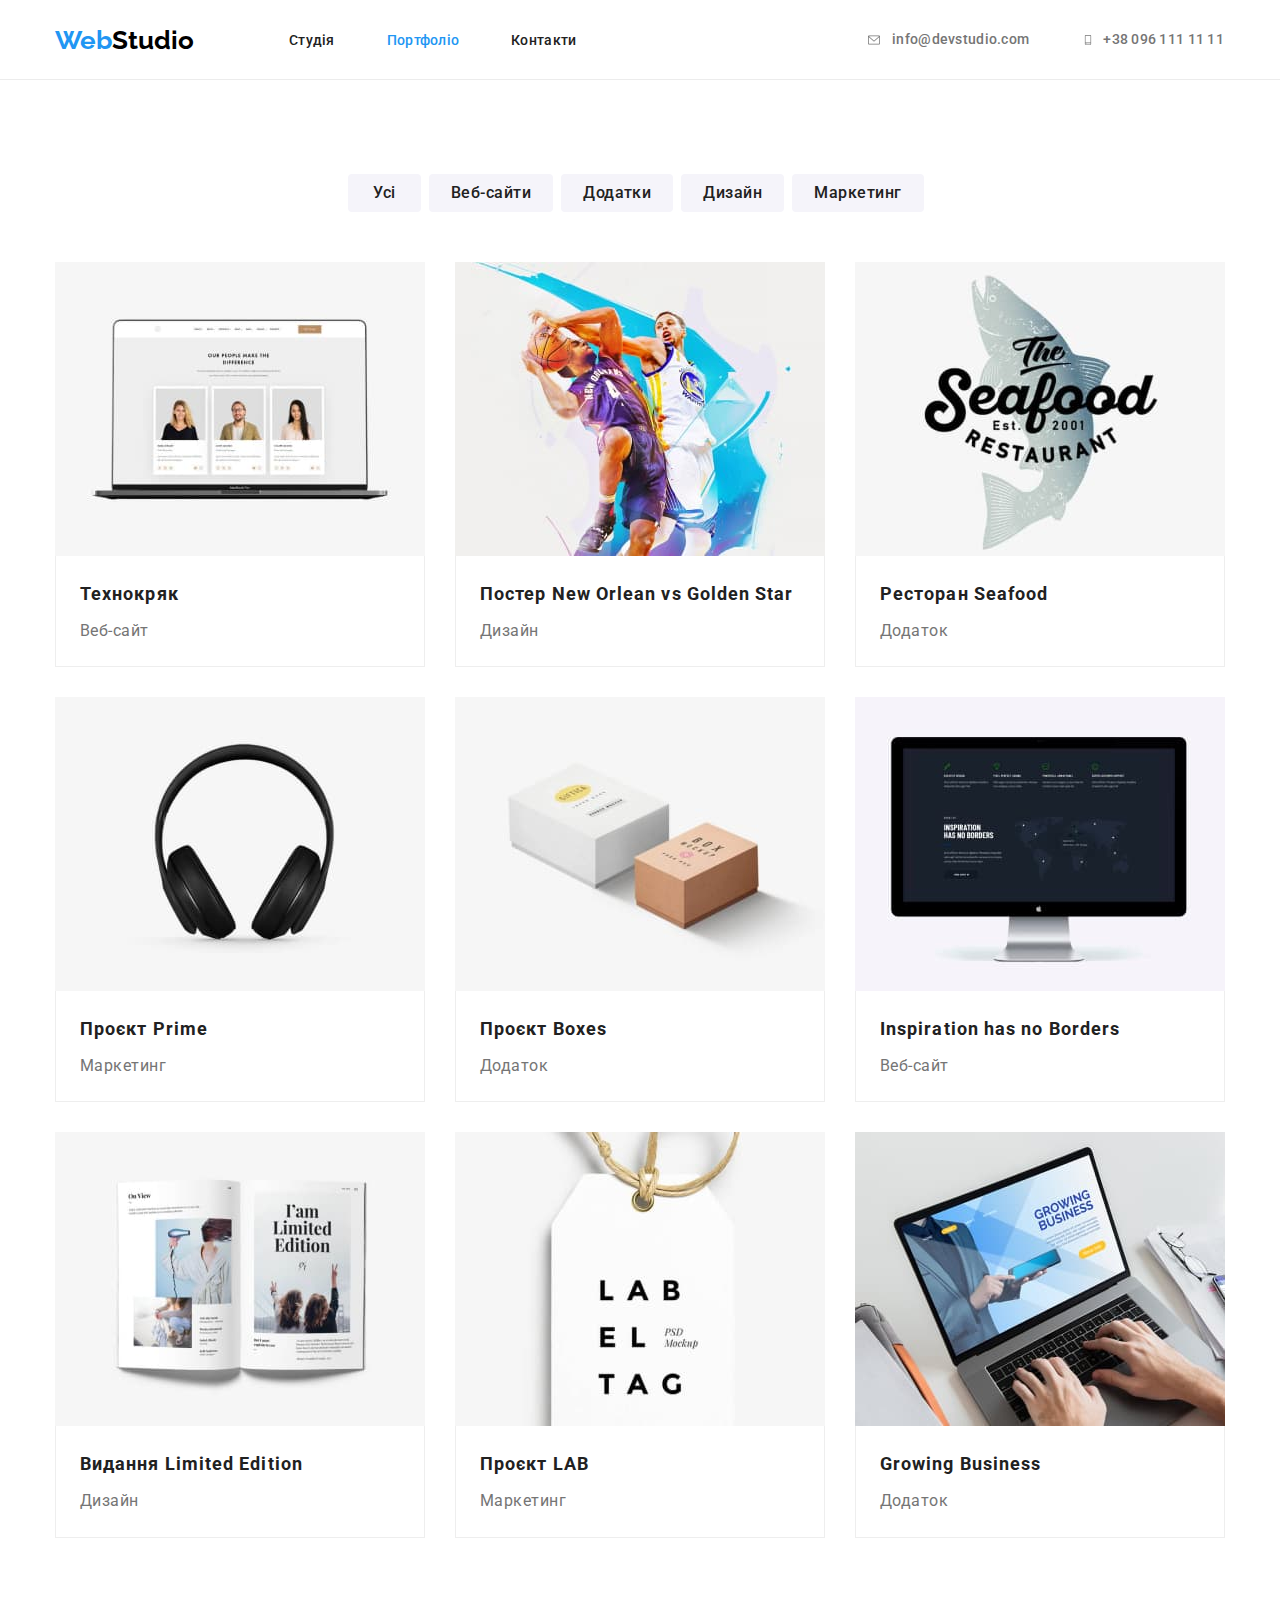
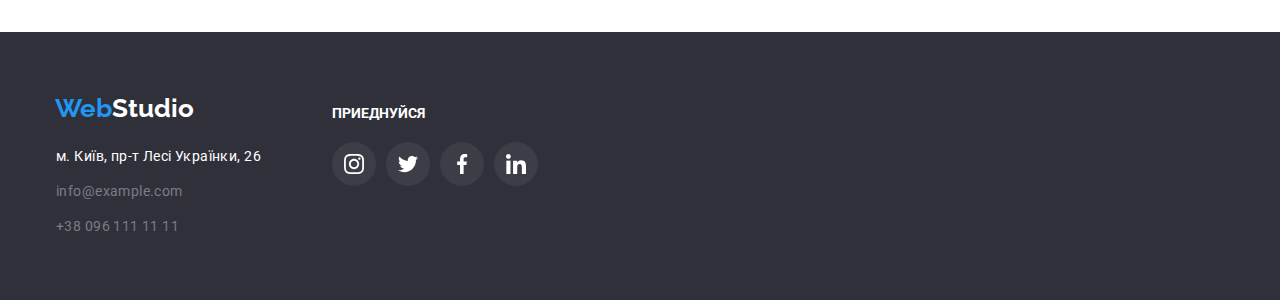
==== commit 8f9af237: "home-work-04" ====
--- a/portfolio.html
+++ b/portfolio.html
@@ -40,14 +40,30 @@
           </ul>
         </nav>
         <ul class="contacts header-contacts">
-          <li>
-            <a class="item-contacts" href="email:info@devstudio.com"
-              >info@devstudio.com</a
+          <li class="header-mail">
+            <a class="item-contacts" href="email:info@devstudio.com">
+              <svg
+                aria-label="конверт"
+                class="icon-header"
+                width="16"
+                height="12"
+              >
+                <use href="./images/sprite.svg#icon-envelope"></use>
+              </svg>
+              info@devstudio.com</a
             >
           </li>
           <li>
-            <a class="item-contacts" href="tel:+380961111111"
-              >+38 096 111 11 11</a
+            <a class="item-contacts" href="tel:+380961111111">
+              <svg
+                aria-label="смартфон"
+                class="icon-header"
+                width="10"
+                height="16"
+              >
+                <use href="./images/sprite.svg#icon-smartphone"></use>
+              </svg>
+              +38 096 111 11 11</a
             >
           </li>
         </ul>
@@ -170,31 +186,67 @@
       </section>
     </main>
     <!-- Footer - Портфоліо -->
-    <footer class="footer">
-      <div class="container footer-nav">
-        <a href="#" class="logo logo-footer"
-          ><span class="first-title">Web</span
-          ><span class="third-title">Studio</span></a
-        >
-        <ul class="contacts footer-contacts">
-          <li class="footer-item-contacts">
-            <a
-              class="item-contacts adress"
-              href="https://goo.gl/maps/Yw9RbGyQuBQphTTS8"
-              >м. Київ, пр-т Лесі Українки, 26
-            </a>
-          </li>
-          <li class="footer-item-contacts">
-            <a class="item-contacts mail" href="email:info@example.com"
-              >info@example.com</a
-            >
-          </li>
-          <li class="footer-item-contacts">
-            <a class="item-contacts number" href="tel:+380961111111"
-              >+38 096 111 11 11</a
-            >
-          </li>
-        </ul>
+    <footer class="footer logo-footer">
+      <div class="container footer-general">
+        <div class="footer-nav">
+          <a href="#" class="logo logo-footer"
+            ><span class="first-title">Web</span
+            ><span class="third-title">Studio</span></a
+          >
+          <ul class="contacts footer-contacts">
+            <li class="footer-item-contacts">
+              <a
+                class="item-contacts adress"
+                href="https://goo.gl/maps/Yw9RbGyQuBQphTTS8"
+                >м. Київ, пр-т Лесі Українки, 26
+              </a>
+            </li>
+            <li class="footer-item-contacts">
+              <a class="item-contacts mail" href="email:info@example.com"
+                >info@example.com</a
+              >
+            </li>
+            <li class="footer-item-contacts">
+              <a class="item-contacts number" href="tel:+380961111111"
+                >+38 096 111 11 11</a
+              >
+            </li>
+          </ul>
+        </div>
+        <div class="footer-social">
+          <h3 class="footer-social-join">Приеднуйся</h3>
+          <!-- Social-list-Footer-->
+          <ul class="social-list-footer">
+            <li class="list-item-footer">
+              <a href="" class="social-link-footer">
+                <svg aria-label="інстаграм" class="social-list-icon">
+                  <use href="./images/sprite.svg#icon-instagram"></use>
+                </svg>
+              </a>
+            </li>
+            <li class="list-item-footer">
+              <a href="" class="social-link-footer">
+                <svg aria-label="твітер" class="social-list-icon">
+                  <use href="./images/sprite.svg#icon-twitter"></use>
+                </svg>
+              </a>
+            </li>
+            <li class="list-item-footer">
+              <a href="" class="social-link-footer">
+                <svg aria-label="фейсбук" class="social-list-icon">
+                  <use href="./images/sprite.svg#icon-facebook"></use>
+                </svg>
+              </a>
+            </li>
+            <li class="list-item-footer">
+              <a href="" class="social-link-footer">
+                <svg aria-label="лінкедін" class="social-list-icon">
+                  <use href="./images/sprite.svg#icon-linkedin"></use>
+                </svg>
+              </a>
+            </li>
+          </ul>
+        </div>
       </div>
     </footer>
   </body>
--- a/css/styles.css
+++ b/css/styles.css
@@ -3,6 +3,7 @@
 :root {
     --main-page: #FFFFFF;
     --main-opacity: #FFFFFF60;
+    --main-opacity-two: #FFFFFF10;
     --text-items: #2196F3;
     --element-hero: #2F303A;
     --text-page: #000000;
@@ -12,10 +13,14 @@
     --bcg-btn-hero: #188CE8;
     --border-header: #ECECEC;
     --border-portfolio: #EEEEEE;
+    --icon-social: #AFB1B8;
     --card-distance: 30px;
     --card-shadow: 0px 1px 3px rgba(0, 0, 0, 0.12),
         0px 1px 1px rgba(0, 0, 0, 0.14),
         0px 2px 1px rgba(0, 0, 0, 0.2);
+     --portfolio-shadow: 0px 1px 1px rgba(0, 0, 0, 0.12),
+         0px 4px 4px rgba(0, 0, 0, 0.06),
+         1px 4px 6px rgba(0, 0, 0, 0.16);
 }
 h1, h2, h3, h4, p, ul, span {
     margin-top: 0;
@@ -69,6 +74,7 @@
 }
 .header-menu, .header-contacts {
     column-gap: 52px;
+   
 }
 .header-navigation {
     column-gap: 95px;
@@ -80,17 +86,32 @@
 header {
     border-bottom: 1px solid var(--border-header) ;
 }
+.item-contacts {
+    display: flex;
+    align-items: center;
+    padding: 1px;
+} 
+
+.icon-header {
+    margin-right: 10px;
+    fill: currentColor;
+}
 
 /* Hero - flex */
-.hero-modify {
+/* .hero-modify {
     padding-top: 200px;
     padding-bottom: 200px;
     background-color: var(--element-hero);
 }
+*/
+
 .hero-title {
     display: flex;
     flex-direction: column;
     align-items: center;
+    justify-content: center;
+    height: 600px;
+    background-image: linear-gradient(rgba(47, 48, 58, 0.4),rgba(47, 48, 58, 0.4)), url(../images/Img-hero.jpg);
 }
 
 .button-central {
@@ -108,6 +129,11 @@
 
 .attention-card {
    width: calc((100% - 3 * 30px)/4);
+ }
+
+ .icon-antenna {
+    width: 70px;
+    height: 70px;
  }
 
 
@@ -146,8 +172,9 @@
     margin-right: 8px;
 }
 
-
-
+.picture-portfolio:hover {
+    box-shadow: var(--portfolio-shadow);
+}
 
 /* Сітка списку в портфоліо */ 
 
@@ -191,7 +218,8 @@
     color: var(--text-main);
 }
 .navigation, .contacts, .menu,
-.menu-img, .menu-team, .menu-service {
+.menu-img, .menu-team, .menu-service,
+ .socila-list, .logo-customers, .social-list-footer {
     list-style: none;
 }
 
@@ -238,11 +266,13 @@
 .item-contacts:hover,
 .item-contacts:focus {
     color: var(--text-items);
+    fill: var(--text-items);
 }
 
 .item-navigation.current {
     color: var(--text-items);
 }
+
 
 /* Секція - hero */
 .subject {
@@ -259,7 +289,7 @@
     font-size: 16px;
     line-height: 1.88;
     font-weight: 700;
-    background-color: #2196F3;
+    background-color: var(--text-items);
     color: var(--main-page) ;
     border: var(--text-items);
     letter-spacing: 0.06em;
@@ -287,6 +317,21 @@
     letter-spacing: 0.03em;
     color: var(--text-contacts);
 }
+.icon-advantage {
+    display: flex;
+    align-items: center;
+    justify-content: center; 
+    width: 270px;
+    height: 120px;
+    border-radius: 4px;
+    background-color: var(--bcg-button);
+    margin-bottom: 30px;
+}
+.description {
+    margin-bottom: 10px;
+}
+
+
 
 /* Секція - work */
 .sub-subject {
@@ -322,16 +367,78 @@
 }
 .team-members {
     padding-top: 30px;
-    padding-bottom: 30px;
+    margin-bottom: 16px;
 }
 .employee {
     margin-bottom: 10px;
 }
 
+.social-list-icon {
+    width: 20px;
+    height: 20px;
+    fill: var(--icon-social);
+}
+.socila-list {
+    display: flex;
+    justify-content: center;
+    column-gap: 10px;
+    padding-bottom: 30px;
+    
+}
+.social-list-link {
+    display: flex;
+    align-items: center;
+    justify-content: center;
+    width: 44px;
+    height: 44px;
+    border-radius: 50%;
+    background-color: var(--main-page);
+}
+.social-list-link:hover,
+.social-list-link:focus {
+    background-color: var(--text-items);
+}
+.social-list-link:hover .social-list-icon,
+.social-list-link:focus .social-list-icon {
+    fill: var(--main-page);
+}
+
+/* Секція - Постійні кліенти */
+
+.logo-customers {
+    display: flex;
+    justify-content: space-between;
+    padding-bottom: 94px;
+}
+.icon-clients-link {
+    display: flex;
+    align-items: center;
+    justify-content: center;
+    width: 170px;
+    height: 92px;
+    border-radius: 4px;
+    border:1px solid var(--icon-social);
+    background-color: var(--main-page);
+}
+.icon-client-logo {
+    width: 106px;
+    height: 60px;
+    fill: var(--icon-social)
+}
+.icon-clients-link:hover {
+    border: 1px solid var(--text-items);
+}
+.icon-clients-link:hover .icon-client-logo {
+    fill: var(--text-items);
+}
+.regular-customers {
+    margin-top: 94px;
+}
+
+
+
 /* Footer */
-.footer-nav {
-    
-}
+
 .footer-contacts {
     margin-top: 20px;
 }
@@ -359,6 +466,56 @@
 
 .footer-item-contacts:not(:last-child) {
     margin-bottom: 9px;
+}
+.footer-social-join {
+    font-size: 14px;
+    font-weight: 700;
+    line-height: 1.24;
+    text-transform: uppercase;
+    color:var(--main-page);
+    letter-spacing: 3%;
+    display: inline-block;
+    margin-bottom: 20px;
+    
+}
+
+.social-list-footer {
+    display: flex;
+    justify-content: center;
+    column-gap: 10px;
+    padding-bottom: 30px;
+ }
+
+ .social-list-icon {
+    fill: var(--main-page);
+ }
+
+.footer-nav, .footer-social {
+    display: inline-block;
+}
+.footer-general {
+    display: flex;
+    
+}
+.footer-social {
+    width: 206px;
+    height: 80px;
+    margin-left: 70px;
+    margin-top: 12px;
+}
+
+.social-link-footer {
+    display: flex;
+    align-items: center;
+    justify-content: center;
+    width: 44px;
+    height: 44px;
+    border-radius: 50%;
+    background-color: var(--main-opacity-two);
+}
+.social-link-footer:hover,
+.social-link-footer:focus {
+    background-color: var(--text-items)
 }
 
 
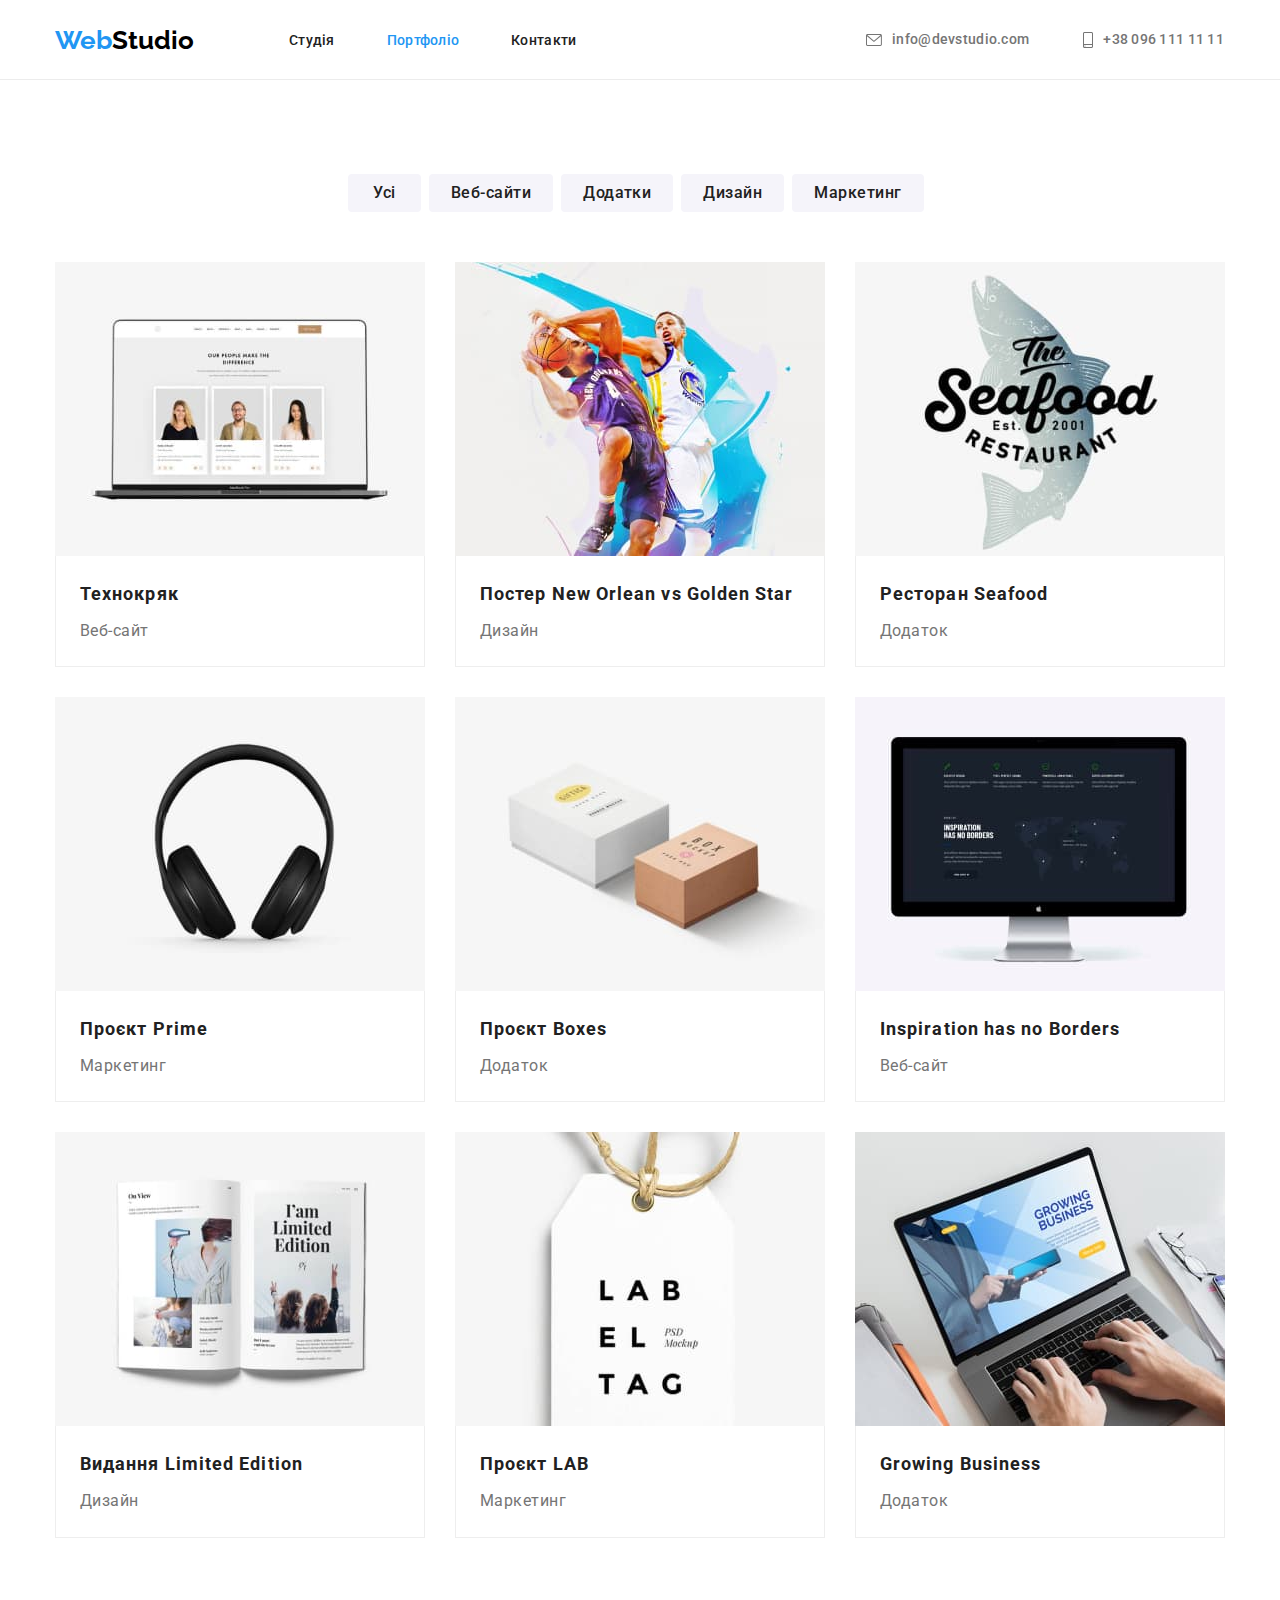
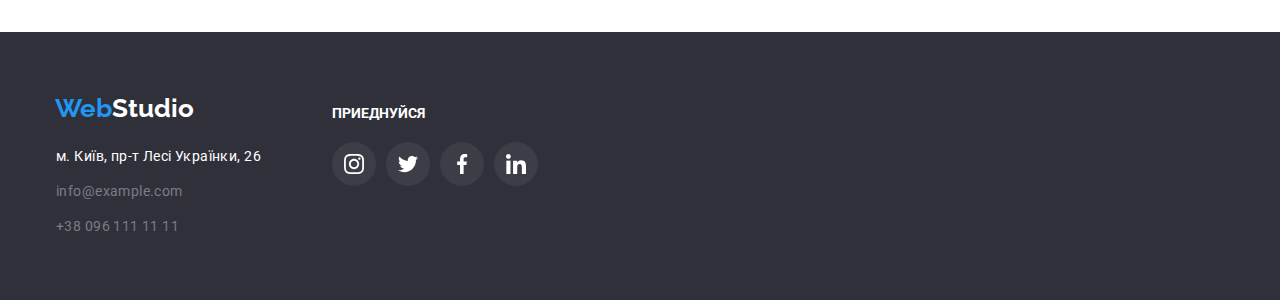
==== commit 2d4e4fa9: "correction wh-04" ====
--- a/portfolio.html
+++ b/portfolio.html
@@ -76,25 +76,25 @@
           <h1 class="visually-hidden">Сторінка портфоліо</h1>
           <ul class="menu menu-nav-porfolio">
             <li class="button-menu">
-              <button type="button" class="list-button first pointer">
+              <a href="" class="item-portfolio list-button first pointer">
                 Усі
-              </button>
-            </li>
-            <li class="button-menu">
-              <button type="button" class="list-button pointer">
+              </a>
+            </li>
+            <li class="button-menu">
+              <a href="" class="item-portfolio list-button pointer">
                 Веб-сайти
-              </button>
-            </li>
-            <li class="button-menu">
-              <button type="button" class="list-button pointer">Додатки</button>
-            </li>
-            <li class="button-menu">
-              <button type="button" class="list-button pointer">Дизайн</button>
-            </li>
-            <li class="button-menu">
-              <button type="button" class="list-button pointer">
+              </a>
+            </li>
+            <li class="button-menu">
+              <a href="" class="item-portfolio list-button pointer">Додатки</a>
+            </li>
+            <li class="button-menu">
+              <a href="" class="item-portfolio list-button pointer">Дизайн</a>
+            </li>
+            <li class="button-menu">
+              <a href="" class="item-portfolio list-button pointer">
                 Маркетинг
-              </button>
+              </a>
             </li>
           </ul>
           <ul class="menu-service service-portfolio">
@@ -219,28 +219,31 @@
           <ul class="social-list-footer">
             <li class="list-item-footer">
               <a href="" class="social-link-footer">
-                <svg aria-label="інстаграм" class="social-list-icon">
+                <svg
+                  aria-label="інстаграм"
+                  class="social-list-icon icon-footer"
+                >
                   <use href="./images/sprite.svg#icon-instagram"></use>
                 </svg>
               </a>
             </li>
             <li class="list-item-footer">
               <a href="" class="social-link-footer">
-                <svg aria-label="твітер" class="social-list-icon">
+                <svg aria-label="твітер" class="social-list-icon icon-footer">
                   <use href="./images/sprite.svg#icon-twitter"></use>
                 </svg>
               </a>
             </li>
             <li class="list-item-footer">
               <a href="" class="social-link-footer">
-                <svg aria-label="фейсбук" class="social-list-icon">
+                <svg aria-label="фейсбук" class="social-list-icon icon-footer">
                   <use href="./images/sprite.svg#icon-facebook"></use>
                 </svg>
               </a>
             </li>
             <li class="list-item-footer">
               <a href="" class="social-link-footer">
-                <svg aria-label="лінкедін" class="social-list-icon">
+                <svg aria-label="лінкедін" class="social-list-icon icon-footer">
                   <use href="./images/sprite.svg#icon-linkedin"></use>
                 </svg>
               </a>
--- a/css/styles.css
+++ b/css/styles.css
@@ -18,9 +18,12 @@
     --card-shadow: 0px 1px 3px rgba(0, 0, 0, 0.12),
         0px 1px 1px rgba(0, 0, 0, 0.14),
         0px 2px 1px rgba(0, 0, 0, 0.2);
-     --portfolio-shadow: 0px 1px 1px rgba(0, 0, 0, 0.12),
+    --portfolio-shadow: 0px 1px 1px rgba(0, 0, 0, 0.12),
          0px 4px 4px rgba(0, 0, 0, 0.06),
          1px 4px 6px rgba(0, 0, 0, 0.16);
+    --shadow-button: 0px 3px 1px rgba(0, 0, 0, 0.1),
+        0px 1px 2px rgba(0, 0, 0, 0.08),
+        0px 2px 2px rgba(0, 0, 0, 0.12);
 }
 h1, h2, h3, h4, p, ul, span {
     margin-top: 0;
@@ -89,7 +92,7 @@
 .item-contacts {
     display: flex;
     align-items: center;
-    padding: 1px;
+    padding: 1px; 
 } 
 
 .icon-header {
@@ -97,21 +100,15 @@
     fill: currentColor;
 }
 
-/* Hero - flex */
-/* .hero-modify {
-    padding-top: 200px;
-    padding-bottom: 200px;
-    background-color: var(--element-hero);
-}
-*/
-
-.hero-title {
-    display: flex;
-    flex-direction: column;
-    align-items: center;
-    justify-content: center;
-    height: 600px;
-    background-image: linear-gradient(rgba(47, 48, 58, 0.4),rgba(47, 48, 58, 0.4)), url(../images/Img-hero.jpg);
+.hero {
+    padding: 200px 0;
+    width: 1600px;
+    margin: 0 auto;
+    text-align: center;
+    background-repeat: no-repeat;
+    background-position: center;
+    background-size: cover;
+    background-image: linear-gradient(rgba(47, 48, 58, 0.4), rgba(47, 48, 58, 0.4)), url(../images/Img-hero.jpg);
 }
 
 .button-central {
@@ -130,6 +127,10 @@
 .attention-card {
    width: calc((100% - 3 * 30px)/4);
  }
+
+
+
+
 
  .icon-antenna {
     width: 70px;
@@ -240,7 +241,7 @@
     color: var(--main-page);
 }
 
-.item-contacts, .item-navigation, .logo {
+.item-contacts, .item-navigation, .logo, .item-portfolio {
     text-decoration: none;
 }
 
@@ -321,7 +322,6 @@
     display: flex;
     align-items: center;
     justify-content: center; 
-    width: 270px;
     height: 120px;
     border-radius: 4px;
     background-color: var(--bcg-button);
@@ -410,11 +410,11 @@
     justify-content: space-between;
     padding-bottom: 94px;
 }
+
 .icon-clients-link {
     display: flex;
     align-items: center;
     justify-content: center;
-    width: 170px;
     height: 92px;
     border-radius: 4px;
     border:1px solid var(--icon-social);
@@ -425,16 +425,21 @@
     height: 60px;
     fill: var(--icon-social)
 }
-.icon-clients-link:hover {
+.icon-clients-link:hover,
+.icon-clients-link:focus {
     border: 1px solid var(--text-items);
 }
-.icon-clients-link:hover .icon-client-logo {
+.icon-clients-link:hover .icon-client-logo, 
+.icon-clients-link:focus .icon-client-logo {
     fill: var(--text-items);
 }
 .regular-customers {
     margin-top: 94px;
 }
 
+ .icon-clients {
+    width: calc((100% - 5 * 30px)/6);
+ }
 
 
 /* Footer */
@@ -486,10 +491,6 @@
     padding-bottom: 30px;
  }
 
- .social-list-icon {
-    fill: var(--main-page);
- }
-
 .footer-nav, .footer-social {
     display: inline-block;
 }
@@ -504,6 +505,9 @@
     margin-top: 12px;
 }
 
+.icon-footer {
+    fill: var(--main-page);
+}
 .social-link-footer {
     display: flex;
     align-items: center;
@@ -541,6 +545,7 @@
 .list-button:focus {
     color: var(--main-page) ;
     background-color: var(--text-items);
+    box-shadow: var(--shadow-button);
 }
 .list-button {
     font-family: 'Roboto', sans-serif;
@@ -553,6 +558,9 @@
     border: var(--bcg-button);
     border-radius: 4px;
     padding: 6px 22px;
+}
+.item-portfolio {
+    display: block;
 }
 .first {
     padding: 6px 25px;
